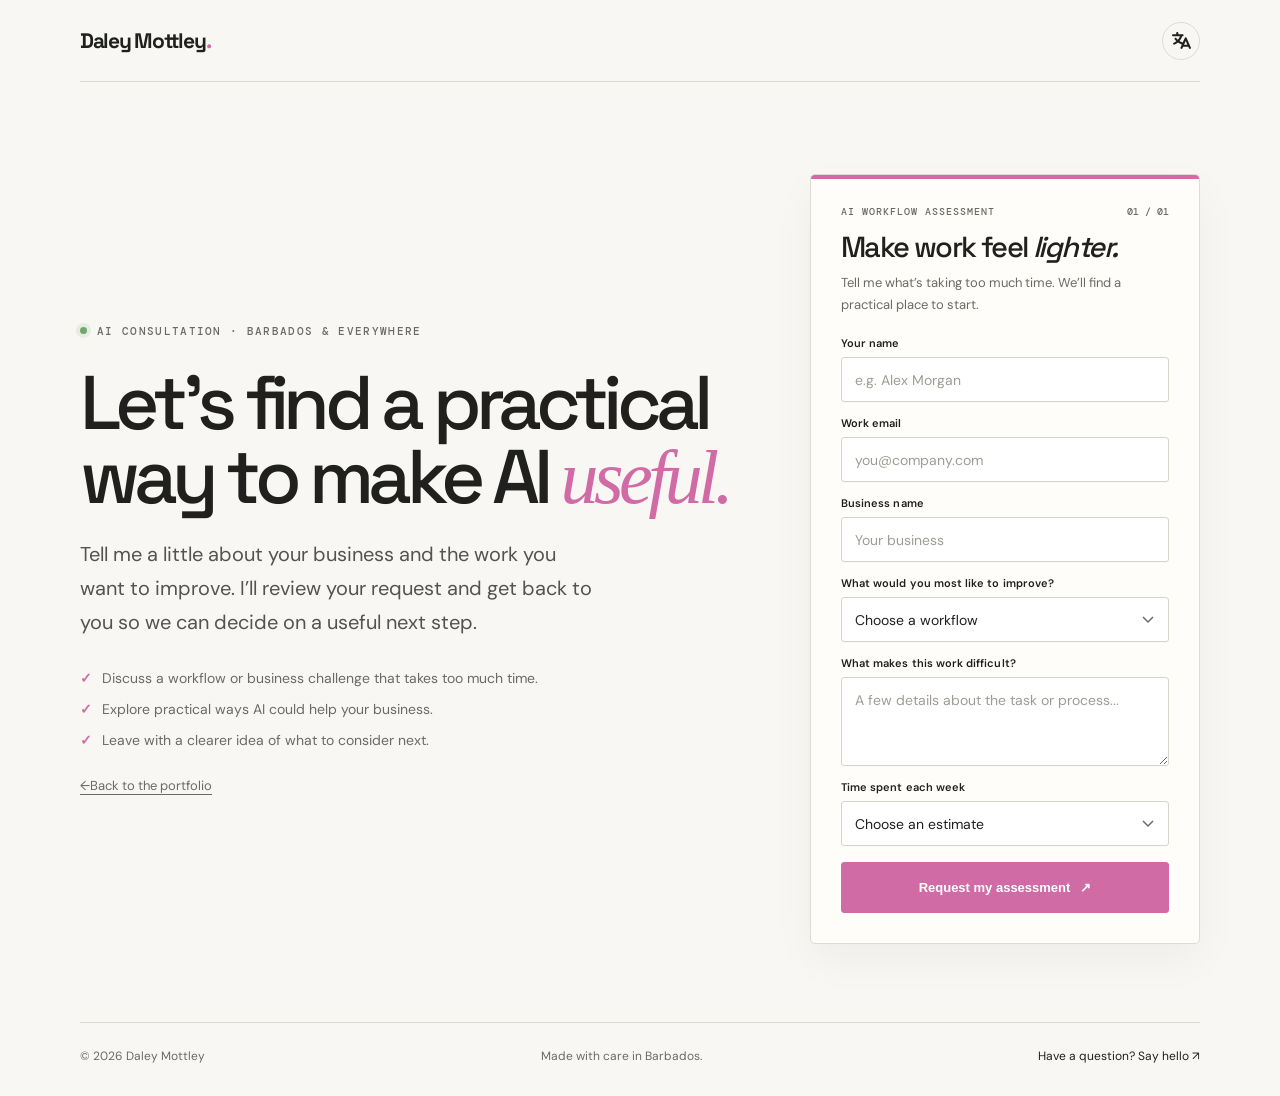
==== bookings.html @ dda2b4f1 "Translate booking page content with language selector" ====
<!doctype html>
<html lang="en">
<head>
  <meta charset="utf-8">
  <meta name="viewport" content="width=device-width, initial-scale=1">
  <link rel="canonical" href="https://daleymottley.com/bookings">
  <meta name="theme-color" content="#f8f7f4">
  <link rel="icon" href="https://res.cloudinary.com/dzpafdvkm/image/upload/f_auto/v1719909061/Portfolio/profile-pic.png">
  <link rel="apple-touch-icon" href="https://res.cloudinary.com/dzpafdvkm/image/upload/f_auto/v1719909061/Portfolio/profile-pic.png">
  <title>Book a Consultation with Daley Mottley | Practical AI</title>
  <meta name="description" content="Request an AI consultation with Daley Mottley. Share the workflow or business challenge you want to improve and explore practical ways to apply AI.">
  <meta name="author" content="Daley Mottley">
  <meta property="og:type" content="website">
  <meta property="og:url" content="https://daleymottley.com/bookings">
  <meta property="og:title" content="Book a Consultation with Daley Mottley">
  <meta property="og:description" content="Share the workflow or business challenge you want to improve and explore practical ways to apply AI.">
  <meta property="og:image" content="https://res.cloudinary.com/dzpafdvkm/image/upload/f_auto/v1719909061/Portfolio/profile-pic.png">
  <meta name="twitter:card" content="summary">
  <meta name="twitter:title" content="Book a Consultation with Daley Mottley">
  <meta name="twitter:description" content="Share the workflow or business challenge you want to improve and explore practical ways to apply AI.">
  <meta name="twitter:image" content="https://res.cloudinary.com/dzpafdvkm/image/upload/f_auto/v1719909061/Portfolio/profile-pic.png">
  <script src="/js/analytics.js" defer></script>
  <link rel="preconnect" href="https://fonts.googleapis.com">
  <link rel="preconnect" href="https://fonts.gstatic.com" crossorigin>
  <link href="https://fonts.googleapis.com/css2?family=DM+Mono:wght@400;500&family=DM+Sans:wght@400;500;600;700&family=Space+Grotesk:wght@400;500;600;700&display=swap" rel="stylesheet">
  <style>
    :root{--paper:#f8f7f4;--ink:#20201f;--muted:#6c6a66;--line:#dedbd5;--accent:#d16ba5;--lime:#d8f36a;--serif:Georgia,'Times New Roman',serif;--sans:'DM Sans',sans-serif;--display:'Space Grotesk',sans-serif}
    *{box-sizing:border-box}html{scroll-behavior:smooth}body{margin:0;background:var(--paper);color:var(--ink);font-family:var(--sans);-webkit-font-smoothing:antialiased}
    a{color:inherit;text-decoration:none}a:focus-visible,button:focus-visible{outline:3px solid var(--accent);outline-offset:4px}
    .wrap{width:min(1120px,calc(100% - 48px));margin:auto}.topbar{height:82px;display:flex;align-items:center;justify-content:space-between;border-bottom:1px solid var(--line)}
    .wordmark{font-family:var(--display);font-weight:700;letter-spacing:-.06em;font-size:21px}.wordmark span{color:var(--accent)}.nav{display:flex;align-items:center;gap:28px;font-size:13px;color:var(--muted)}.nav a:hover,.socials a:hover{color:var(--accent)}
    .lang{position:relative;display:flex;align-items:center;font:500 12px 'DM Mono',monospace}.lang-toggle{display:inline-flex;align-items:center;justify-content:center;width:38px;height:38px;border:1px solid var(--line);border-radius:50%;background:transparent;color:var(--ink);cursor:pointer}.lang-toggle svg{display:block;width:21px;height:21px;fill:currentColor;flex:none}.lang-menu{position:absolute;right:0;top:calc(100% + 8px);z-index:20;min-width:176px;padding:6px;background:var(--paper,#fff);border:1px solid var(--line);border-radius:8px;box-shadow:0 12px 30px #00000012}.lang-menu[hidden]{display:none}.lang-menu button{display:flex;align-items:center;gap:10px;width:100%;border:0;border-radius:5px;background:transparent;padding:9px 10px;text-align:left;color:var(--ink);cursor:pointer;font:inherit;font-family:inherit}.lang-menu button:hover,.lang-menu button[aria-pressed=true]{background:var(--line);}
    .hero{min-height:660px;padding:92px 0 78px;display:grid;grid-template-columns:minmax(0,1fr) minmax(320px,390px);gap:clamp(32px,5vw,64px);align-items:center}.eyebrow{font:500 11px 'DM Mono',monospace;text-transform:uppercase;letter-spacing:.12em;color:var(--muted);display:flex;align-items:center;gap:10px}.dot{width:7px;height:7px;border-radius:50%;background:#72a66c;box-shadow:0 0 0 4px #72a66c20}
    .profile-social-row{display:flex;align-items:center;gap:24px;margin-top:30px}.profile-ring{flex:0 0 112px;width:112px;height:112px;margin:0;border-radius:50%;overflow:hidden}.profile-ring img{display:block;width:100%;height:100%;object-fit:cover;object-position:center;border:0;border-radius:50%}.profile-social-row .ticker{display:block;border:0;padding:0;min-width:0}.profile-social-row .ticker-label{display:block;margin-bottom:12px}.profile-social-row .socials{gap:10px 18px}.profile-social-row .socials a{white-space:nowrap}
    h1{font-family:var(--display);font-weight:600;letter-spacing:-.075em;line-height:.98;font-size:clamp(56px,8.5vw,108px);max-width:850px;margin:27px 0 26px}h1 em{font-family:var(--serif);font-weight:400;color:var(--accent);letter-spacing:-.07em}.intro{font-size:clamp(17px,2vw,20px);line-height:1.7;color:#55534f;max-width:550px;margin:0}
    .actions{display:flex;gap:12px;flex-wrap:wrap;margin-top:34px}.button{min-height:48px;padding:0 19px;display:inline-flex;align-items:center;justify-content:center;gap:18px;border:1px solid var(--ink);border-radius:3px;font-size:13px;font-weight:600;transition:transform .2s,background .2s}.button:hover{transform:translateY(-2px)}.button.primary{background:var(--ink);color:white}.button.primary:hover{background:#393735}.button.secondary{border-color:var(--line)}
    .assessment-card{align-self:center;justify-self:end;width:100%;max-width:390px;position:relative;overflow:hidden;border:1px solid var(--line);padding:clamp(22px,3vw,30px);background:#fffdf9;border-radius:5px;box-shadow:0 16px 44px #20201f0b}
    .assessment-card:before{content:"";position:absolute;top:0;left:0;right:0;height:4px;background:var(--accent)}
    .assessment-heading{display:flex;align-items:center;justify-content:space-between;gap:12px;margin-bottom:13px}.form-tag{font:500 10px 'DM Mono',monospace;text-transform:uppercase;letter-spacing:.1em;color:var(--muted)}.form-index{font:500 10px 'DM Mono',monospace;color:var(--muted)}
    .assessment-card h2{font:500 clamp(24px,2.4vw,29px)/1.08 var(--display);letter-spacing:-.055em;margin:0 0 10px;max-width:300px}.assessment-card .form-intro{font-size:13px;color:var(--muted);line-height:1.65;margin:0 0 21px;max-width:330px}
    .assessment-form{display:grid;gap:14px}.assessment-form label{font-size:11px;font-weight:600;letter-spacing:.005em;display:grid;gap:7px}.assessment-form input,.assessment-form select,.assessment-form textarea{display:block;width:100%;min-width:0;min-height:45px;border:1px solid #d8d4cc;background:#fff;border-radius:3px;padding:12px 13px;font:14px var(--sans);color:var(--ink);box-shadow:0 1px 1px #20201f05;transition:border-color .18s,box-shadow .18s,background .18s}.assessment-form select{appearance:none;padding-right:38px;background-image:url("data:image/svg+xml,%3Csvg xmlns='http://www.w3.org/2000/svg' width='12' height='8' viewBox='0 0 12 8'%3E%3Cpath d='m1 1 5 5 5-5' fill='none' stroke='%236c6a66' stroke-width='1.5'/%3E%3C/svg%3E");background-repeat:no-repeat;background-position:right 14px center}.assessment-form textarea{resize:vertical;min-height:86px;line-height:1.5}.assessment-form input:focus,.assessment-form select:focus,.assessment-form textarea:focus{outline:0;border-color:var(--accent);box-shadow:0 0 0 3px #d16ba51f;background:#fff}.assessment-form input::placeholder,.assessment-form textarea::placeholder{color:#a09c95}.assessment-form .button{width:100%;min-height:51px;margin-top:2px;cursor:pointer;justify-content:center;gap:10px;padding:0 16px}.assessment-form .button.primary{background:var(--accent);border-color:var(--accent);color:#fff}.assessment-form .button.primary:hover{background:#c45b96}.form-note{font-size:11px!important;line-height:1.55!important;color:var(--muted);margin:0!important;text-align:center}
    .ticker{border-top:1px solid var(--line);border-bottom:1px solid var(--line);padding:18px 0;display:flex;align-items:center;justify-content:space-between;gap:20px;flex-wrap:wrap}.ticker-label{font:500 10px 'DM Mono',monospace;letter-spacing:.12em;text-transform:uppercase;color:var(--muted)}.socials{display:flex;gap:clamp(16px,3vw,36px);flex-wrap:wrap}.socials a{font-size:13px;font-weight:600}.socials a span{font-size:11px;color:var(--accent);margin-left:4px}
    .latest-section{padding:64px 0 72px;border-top:1px solid var(--line)}.latest-article{max-width:760px;margin:0 auto;padding:0}.latest-article-label{font:500 10px 'DM Mono',monospace;text-transform:uppercase;letter-spacing:.1em;color:var(--muted);display:block;margin-bottom:10px}.latest-article h3{font:500 clamp(20px,2.5vw,25px)/1.25 var(--display);letter-spacing:-.035em;margin:0 0 10px}.latest-article p{font-size:14px;line-height:1.7;margin:0 0 18px;color:var(--muted)}.latest-article[hidden]{display:none}.text-link{font-size:13px;font-weight:700;border-bottom:1px solid var(--accent);padding-bottom:5px;display:inline-block}.footer{border-top:1px solid var(--line);padding:25px 0 32px;display:flex;justify-content:space-between;gap:20px;align-items:center;color:var(--muted);font-size:12px}.footer a{color:var(--ink)}
    @media(max-width:900px) and (min-width:701px){.hero{grid-template-columns:minmax(0,1fr) minmax(300px,350px);gap:28px;padding:78px 0 68px}h1{font-size:clamp(55px,7vw,82px)}.assessment-card{padding:22px}}
    @media(max-width:700px){.wrap{width:calc(100% - 36px)}.topbar{height:70px}.nav{gap:13px}.nav .nav-about{display:none}.hero{min-height:auto;padding:58px 0 48px;grid-template-columns:minmax(0,1fr);gap:40px;align-items:start}.profile-social-row{gap:16px;margin-top:24px}.profile-ring{flex-basis:88px;width:88px;height:88px}.profile-social-row .ticker-label{font-size:9px;margin-bottom:9px}.profile-social-row .socials{gap:9px 13px}.profile-social-row .socials a{font-size:12px}h1{font-size:clamp(55px,13vw,82px);margin-top:28px}.assessment-card{max-width:none;width:100%;justify-self:stretch;padding:24px 20px}.assessment-card h2{font-size:28px}.assessment-form{gap:15px}.assessment-form input,.assessment-form select,.assessment-form textarea{font-size:16px;min-height:48px}.assessment-form textarea{min-height:100px}.assessment-form .button{min-height:54px}.ticker{align-items:flex-start;flex-direction:column;gap:16px}.socials{gap:17px}.latest-section{padding:48px 0 56px}.footer{align-items:flex-start;flex-direction:column;gap:10px}}
    @media(prefers-reduced-motion:reduce){html{scroll-behavior:auto}*,*::before,*::after{transition:none!important}}
  
    .booking-intro h1{font:500 clamp(42px,6vw,76px)/.98 var(--display);letter-spacing:-.075em;margin:28px 0 22px;max-width:650px}
    .booking-intro h1 em{font-family:var(--serif);font-weight:400;letter-spacing:-.06em;color:var(--accent)}
    .booking-intro .intro{max-width:520px}
    .booking-points{display:grid;gap:13px;margin:30px 0 0;padding:0;list-style:none;color:var(--muted);font-size:14px}
    .booking-points li{display:flex;gap:10px;align-items:flex-start}
    .booking-points li:before{content:"✓";font-weight:700;color:var(--accent)}
    .booking-back{display:inline-flex;margin-top:28px;font-size:13px;color:var(--muted);text-decoration:underline;text-underline-offset:4px}
    .booking-back:hover{color:var(--accent)}
    @media(max-width:760px){.hero{min-height:0;padding-top:48px;padding-bottom:54px;grid-template-columns:1fr;gap:38px}.assessment-card{justify-self:stretch;max-width:none}.booking-intro h1{font-size:clamp(42px,12vw,64px)}}
  </style>
</head>
<body data-page="bookings">
<header class="wrap topbar">
    <a class="wordmark" href="/" aria-label="Daley Mottley home">Daley Mottley<span>.</span></a>
    <nav class="nav" aria-label="Main navigation">
      <div class="lang" aria-label="Language">
        <button class="lang-toggle" id="lang-toggle" type="button" aria-label="Choose language" aria-expanded="false" aria-controls="lang-menu">
          <!-- Font Awesome Free v7.3.1 Language icon -->
          <svg aria-hidden="true" focusable="false" xmlns="http://www.w3.org/2000/svg" viewBox="0 0 640 640"><path d="M192 64C209.7 64 224 78.3 224 96L224 128L352 128C369.7 128 384 142.3 384 160C384 177.7 369.7 192 352 192L342.4 192L334 215.1C317.6 260.3 292.9 301.6 261.8 337.1C276 345.9 290.8 353.7 306.2 360.6L356.6 383L418.8 243C423.9 231.4 435.4 224 448 224C460.6 224 472.1 231.4 477.2 243L605.2 531C612.4 547.2 605.1 566.1 589 573.2C572.9 580.3 553.9 573.1 546.8 557L526.8 512L369.3 512L349.3 557C342.1 573.2 323.2 580.4 307.1 573.2C291 566 283.7 547.1 290.9 531L330.7 441.5L280.3 419.1C257.3 408.9 235.3 396.7 214.5 382.7C193.2 399.9 169.9 414.9 145 427.4L110.3 444.6C94.5 452.5 75.3 446.1 67.4 430.3C59.5 414.5 65.9 395.3 81.7 387.4L116.2 370.1C132.5 361.9 148 352.4 162.6 341.8C148.8 329.1 135.8 315.4 123.7 300.9L113.6 288.7C102.3 275.1 104.1 254.9 117.7 243.6C131.3 232.3 151.5 234.1 162.8 247.7L173 259.9C184.5 273.8 197.1 286.7 210.4 298.6C237.9 268.2 259.6 232.5 273.9 193.2L274.4 192L64.1 192C46.3 192 32 177.7 32 160C32 142.3 46.3 128 64 128L160 128L160 96C160 78.3 174.3 64 192 64zM448 334.8L397.7 448L498.3 448L448 334.8z"/></svg>
        </button>
        <div class="lang-menu" id="lang-menu" role="menu" aria-label="Select language" hidden>
          <button type="button" data-lang="en" role="menuitem" aria-pressed="true">🇬🇧 English</button><button type="button" data-lang="es" role="menuitem" aria-pressed="false">🇪🇸 Español</button><button type="button" data-lang="fr" role="menuitem" aria-pressed="false">🇫🇷 Français</button><button type="button" data-lang="de" role="menuitem" aria-pressed="false">🇩🇪 Deutsch</button><button type="button" data-lang="zh" role="menuitem" aria-pressed="false">🇨🇳 中文</button><button type="button" data-lang="ja" role="menuitem" aria-pressed="false">🇯🇵 日本語</button><button type="button" data-lang="pt" role="menuitem" aria-pressed="false">🇵🇹 Português</button><button type="button" data-lang="fa" role="menuitem" aria-pressed="false">🇮🇷 فارسی</button>
        </div>
      </div>
    </nav>
  </header>
  <main>
    <section class="wrap hero" aria-labelledby="booking-title">
      <div class="booking-intro">
        <div class="eyebrow"><span class="dot" aria-hidden="true"></span><span data-i18n="bookingEyebrow">AI consultation · Barbados & everywhere</span></div>
        <h1 id="booking-title" data-i18n-html="bookingHeadline">Let’s find a practical way to make AI <em>useful.</em></h1>
        <p class="intro" data-i18n="bookingIntro">Tell me a little about your business and the work you want to improve. I’ll review your request and get back to you so we can decide on a useful next step.</p>
        <ul class="booking-points">
          <li data-i18n="bookingPoint1">Discuss a workflow or business challenge that takes too much time.</li>
          <li data-i18n="bookingPoint2">Explore practical ways AI could help your business.</li>
          <li data-i18n="bookingPoint3">Leave with a clearer idea of what to consider next.</li>
        </ul>
        <a class="booking-back" href="/">← <span data-i18n="bookingBack">Back to the portfolio</span></a>
      </div>
      <aside class="assessment-card" aria-labelledby="assessment-title">
        <div class="assessment-heading"><span class="form-tag" data-i18n="formTag">AI Consultation Request</span><span class="form-index" data-i18n="formIndex">01 / 01</span></div>
        <h2 id="assessment-title" data-i18n-html="formTitle">Let’s make AI useful for your business.</h2>
        <p class="form-intro" data-i18n="formIntro">Share a little about your business and what you would like to improve. I’ll review your request and get back to you about the next step.</p>
        <form class="assessment-form" id="assessment-form" data-booking-form="true">
          <label for="assessment-name"><span data-i18n="nameLabel">Your name</span><input id="assessment-name" name="name" autocomplete="name" data-i18n-placeholder="namePlaceholder" placeholder="e.g. Alex Morgan" required></label>
          <label for="assessment-email"><span data-i18n="emailLabel">Work email</span><input id="assessment-email" type="email" name="email" autocomplete="email" data-i18n-placeholder="emailPlaceholder" placeholder="you@company.com" required></label>
          <label for="assessment-business"><span data-i18n="businessLabel">Business name</span><input id="assessment-business" name="business" autocomplete="organization" data-i18n-placeholder="businessPlaceholder" placeholder="Your business" required></label>
          <label for="assessment-workflow"><span data-i18n="workflowLabel">What would you most like to improve?</span><select id="assessment-workflow" name="workflow" required><option value="" data-i18n="chooseWorkflow">Choose a workflow</option><option data-i18n="leadSales">Lead follow-up and sales</option><option data-i18n="customerService">Customer service and enquiries</option><option data-i18n="adminData">Admin and data entry</option><option data-i18n="marketingContent">Marketing and content</option><option data-i18n="clientOnboarding">Client onboarding and delivery</option><option data-i18n="reportingResearch">Reporting and research</option><option data-i18n="notSure">Not sure yet</option></select></label>
          <label for="assessment-challenge"><span data-i18n="challengeLabel">What makes this work difficult?</span><textarea id="assessment-challenge" name="challenge" rows="3" data-i18n-placeholder="challengePlaceholder" placeholder="A few details about the task or process..." required></textarea></label>
          <label for="assessment-time"><span data-i18n="timeLabel">Time spent each week</span><select id="assessment-time" name="time" required><option value="" data-i18n="chooseEstimate">Choose an estimate</option><option data-i18n="under2">Under 2 hours</option><option data-i18n="hours2to5">2–5 hours</option><option data-i18n="hours6to10">6–10 hours</option><option data-i18n="over10">More than 10 hours</option><option data-i18n="notSure">Not sure</option></select></label>
          <button class="button primary" type="submit"><span data-i18n="submitAssessment">Request my assessment</span> <span aria-hidden="true">↗</span></button>
          <p class="form-note" id="assessment-status" aria-live="polite" hidden></p>

        </form>
      </aside>
    </section>
  </main>
  <footer class="wrap footer">
    <span>© <span id="year"></span> Daley Mottley</span>
    <span>Made with care in Barbados.</span>
    <a href="mailto:daley.mottley@hotmail.com">Have a question? Say hello ↗</a>
  </footer>
  <script src="/js/site.js" defer></script>
</body>
</html>
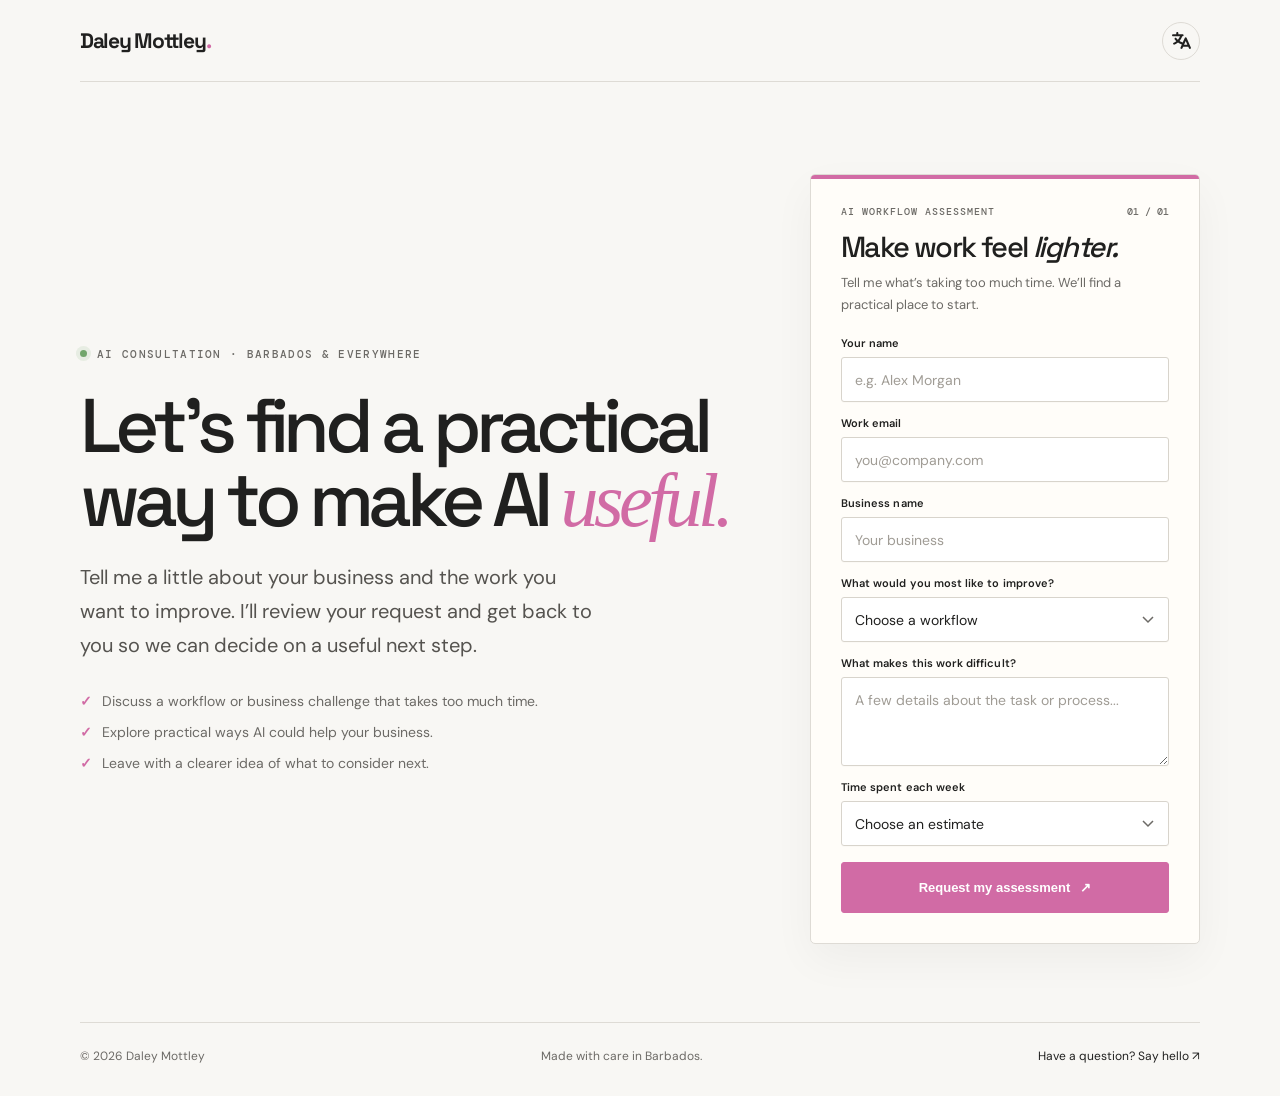
==== commit fcb6d6ab: "Remove back to portfolio link from bookings page" ====
--- a/bookings.html
+++ b/bookings.html
@@ -51,8 +51,6 @@
     .booking-points{display:grid;gap:13px;margin:30px 0 0;padding:0;list-style:none;color:var(--muted);font-size:14px}
     .booking-points li{display:flex;gap:10px;align-items:flex-start}
     .booking-points li:before{content:"✓";font-weight:700;color:var(--accent)}
-    .booking-back{display:inline-flex;margin-top:28px;font-size:13px;color:var(--muted);text-decoration:underline;text-underline-offset:4px}
-    .booking-back:hover{color:var(--accent)}
     @media(max-width:760px){.hero{min-height:0;padding-top:48px;padding-bottom:54px;grid-template-columns:1fr;gap:38px}.assessment-card{justify-self:stretch;max-width:none}.booking-intro h1{font-size:clamp(42px,12vw,64px)}}
   </style>
 </head>
@@ -82,7 +80,6 @@
           <li data-i18n="bookingPoint2">Explore practical ways AI could help your business.</li>
           <li data-i18n="bookingPoint3">Leave with a clearer idea of what to consider next.</li>
         </ul>
-        <a class="booking-back" href="/">← <span data-i18n="bookingBack">Back to the portfolio</span></a>
       </div>
       <aside class="assessment-card" aria-labelledby="assessment-title">
         <div class="assessment-heading"><span class="form-tag" data-i18n="formTag">AI Consultation Request</span><span class="form-index" data-i18n="formIndex">01 / 01</span></div>
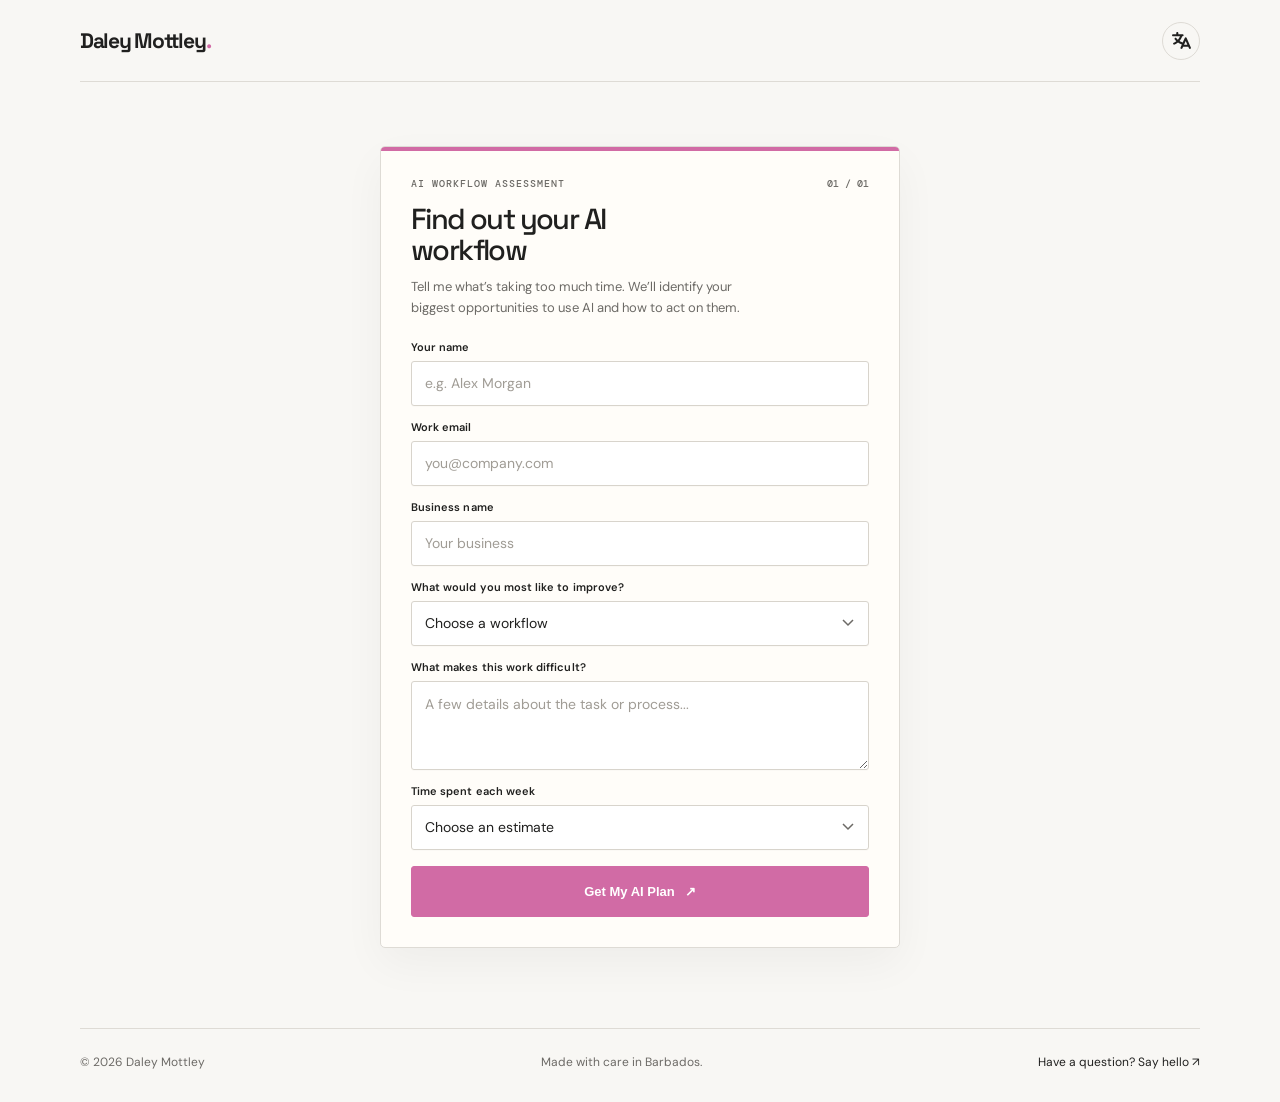
==== commit 3d42f69e: "Remove intro section above booking form" ====
--- a/bookings.html
+++ b/bookings.html
@@ -43,6 +43,7 @@
     .latest-section{padding:64px 0 72px;border-top:1px solid var(--line)}.latest-article{max-width:760px;margin:0 auto;padding:0}.latest-article-label{font:500 10px 'DM Mono',monospace;text-transform:uppercase;letter-spacing:.1em;color:var(--muted);display:block;margin-bottom:10px}.latest-article h3{font:500 clamp(20px,2.5vw,25px)/1.25 var(--display);letter-spacing:-.035em;margin:0 0 10px}.latest-article p{font-size:14px;line-height:1.7;margin:0 0 18px;color:var(--muted)}.latest-article[hidden]{display:none}.text-link{font-size:13px;font-weight:700;border-bottom:1px solid var(--accent);padding-bottom:5px;display:inline-block}.footer{border-top:1px solid var(--line);padding:25px 0 32px;display:flex;justify-content:space-between;gap:20px;align-items:center;color:var(--muted);font-size:12px}.footer a{color:var(--ink)}
     @media(max-width:900px) and (min-width:701px){.hero{grid-template-columns:minmax(0,1fr) minmax(300px,350px);gap:28px;padding:78px 0 68px}h1{font-size:clamp(55px,7vw,82px)}.assessment-card{padding:22px}}
     @media(max-width:700px){.wrap{width:calc(100% - 36px)}.topbar{height:70px}.nav{gap:13px}.nav .nav-about{display:none}.hero{min-height:auto;padding:58px 0 48px;grid-template-columns:minmax(0,1fr);gap:40px;align-items:start}.profile-social-row{gap:16px;margin-top:24px}.profile-ring{flex-basis:88px;width:88px;height:88px}.profile-social-row .ticker-label{font-size:9px;margin-bottom:9px}.profile-social-row .socials{gap:9px 13px}.profile-social-row .socials a{font-size:12px}h1{font-size:clamp(55px,13vw,82px);margin-top:28px}.assessment-card{max-width:none;width:100%;justify-self:stretch;padding:24px 20px}.assessment-card h2{font-size:28px}.assessment-form{gap:15px}.assessment-form input,.assessment-form select,.assessment-form textarea{font-size:16px;min-height:48px}.assessment-form textarea{min-height:100px}.assessment-form .button{min-height:54px}.ticker{align-items:flex-start;flex-direction:column;gap:16px}.socials{gap:17px}.latest-section{padding:48px 0 56px}.footer{align-items:flex-start;flex-direction:column;gap:10px}}
+    .booking-form-only{display:flex;justify-content:center;min-height:0;padding:64px 0 80px}.booking-form-only .assessment-card{justify-self:auto;max-width:520px;width:100%}
     @media(prefers-reduced-motion:reduce){html{scroll-behavior:auto}*,*::before,*::after{transition:none!important}}
   
     .booking-intro h1{font:500 clamp(42px,6vw,76px)/.98 var(--display);letter-spacing:-.075em;margin:28px 0 22px;max-width:650px}
@@ -70,17 +71,7 @@
     </nav>
   </header>
   <main>
-    <section class="wrap hero" aria-labelledby="booking-title">
-      <div class="booking-intro">
-        <div class="eyebrow"><span class="dot" aria-hidden="true"></span><span data-i18n="bookingEyebrow">AI consultation · Barbados & everywhere</span></div>
-        <h1 id="booking-title" data-i18n-html="bookingHeadline">Let’s find a practical way to make AI <em>useful.</em></h1>
-        <p class="intro" data-i18n="bookingIntro">Tell me a little about your business and the work you want to improve. I’ll review your request and get back to you so we can decide on a useful next step.</p>
-        <ul class="booking-points">
-          <li data-i18n="bookingPoint1">Discuss a workflow or business challenge that takes too much time.</li>
-          <li data-i18n="bookingPoint2">Explore practical ways AI could help your business.</li>
-          <li data-i18n="bookingPoint3">Leave with a clearer idea of what to consider next.</li>
-        </ul>
-      </div>
+    <section class="wrap hero booking-form-only" aria-label="AI consultation request">
       <aside class="assessment-card" aria-labelledby="assessment-title">
         <div class="assessment-heading"><span class="form-tag" data-i18n="formTag">AI Consultation Request</span><span class="form-index" data-i18n="formIndex">01 / 01</span></div>
         <h2 id="assessment-title" data-i18n-html="formTitle">Let’s make AI useful for your business.</h2>
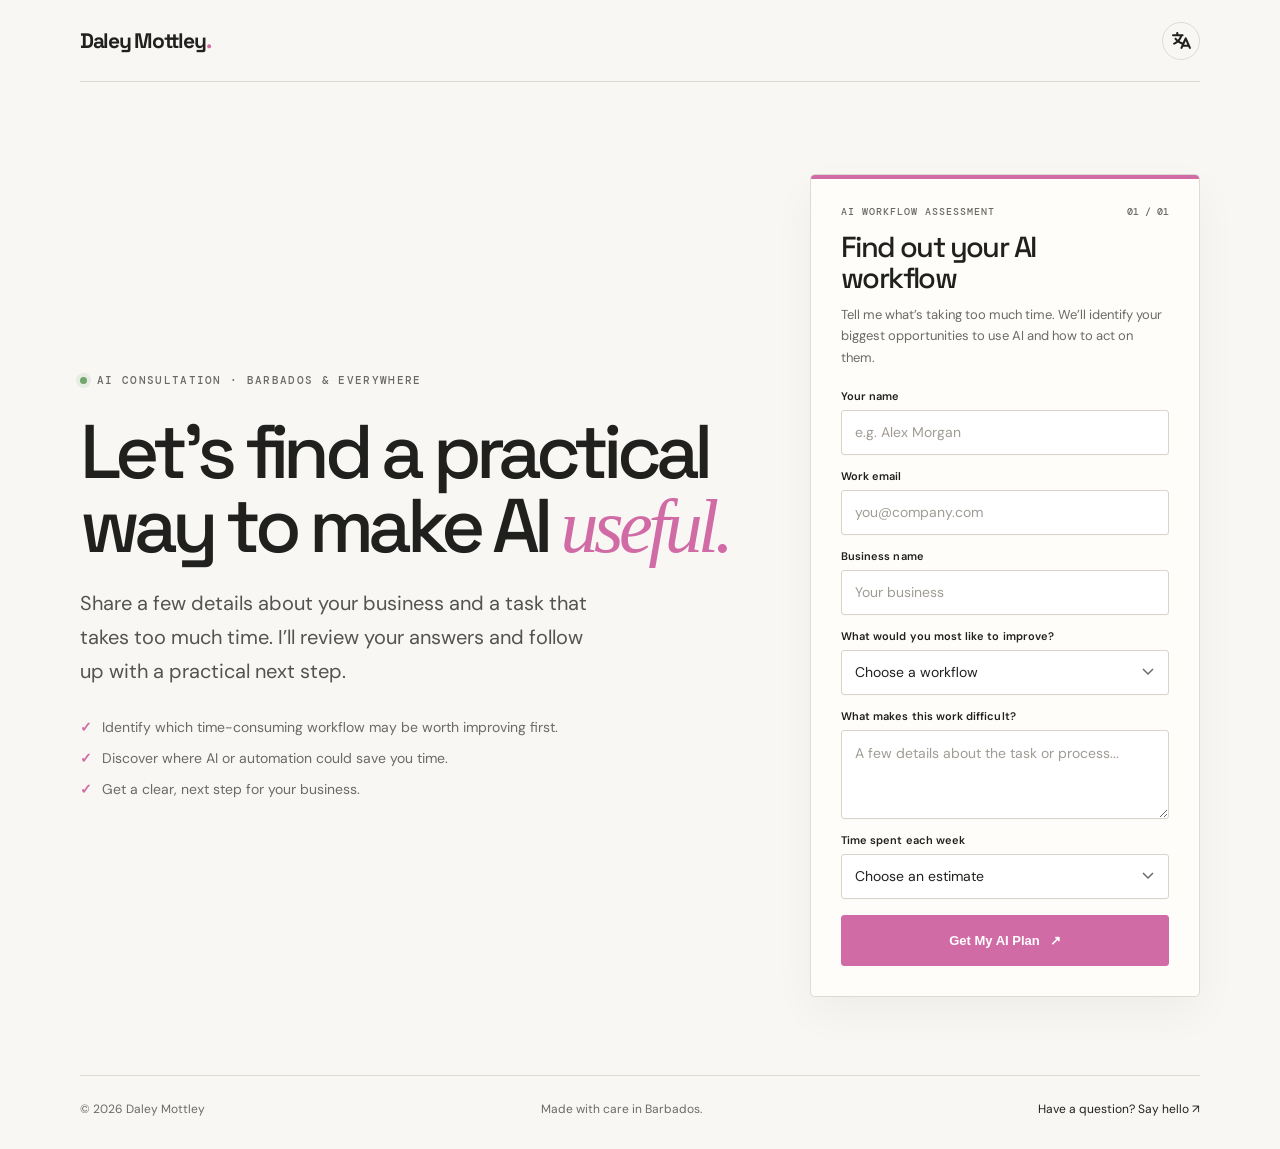
==== commit 908f1b63: "Resolve PR #124 booking page conflict while preserving latest booking page" ====
--- a/bookings.html
+++ b/bookings.html
@@ -43,7 +43,6 @@
     .latest-section{padding:64px 0 72px;border-top:1px solid var(--line)}.latest-article{max-width:760px;margin:0 auto;padding:0}.latest-article-label{font:500 10px 'DM Mono',monospace;text-transform:uppercase;letter-spacing:.1em;color:var(--muted);display:block;margin-bottom:10px}.latest-article h3{font:500 clamp(20px,2.5vw,25px)/1.25 var(--display);letter-spacing:-.035em;margin:0 0 10px}.latest-article p{font-size:14px;line-height:1.7;margin:0 0 18px;color:var(--muted)}.latest-article[hidden]{display:none}.text-link{font-size:13px;font-weight:700;border-bottom:1px solid var(--accent);padding-bottom:5px;display:inline-block}.footer{border-top:1px solid var(--line);padding:25px 0 32px;display:flex;justify-content:space-between;gap:20px;align-items:center;color:var(--muted);font-size:12px}.footer a{color:var(--ink)}
     @media(max-width:900px) and (min-width:701px){.hero{grid-template-columns:minmax(0,1fr) minmax(300px,350px);gap:28px;padding:78px 0 68px}h1{font-size:clamp(55px,7vw,82px)}.assessment-card{padding:22px}}
     @media(max-width:700px){.wrap{width:calc(100% - 36px)}.topbar{height:70px}.nav{gap:13px}.nav .nav-about{display:none}.hero{min-height:auto;padding:58px 0 48px;grid-template-columns:minmax(0,1fr);gap:40px;align-items:start}.profile-social-row{gap:16px;margin-top:24px}.profile-ring{flex-basis:88px;width:88px;height:88px}.profile-social-row .ticker-label{font-size:9px;margin-bottom:9px}.profile-social-row .socials{gap:9px 13px}.profile-social-row .socials a{font-size:12px}h1{font-size:clamp(55px,13vw,82px);margin-top:28px}.assessment-card{max-width:none;width:100%;justify-self:stretch;padding:24px 20px}.assessment-card h2{font-size:28px}.assessment-form{gap:15px}.assessment-form input,.assessment-form select,.assessment-form textarea{font-size:16px;min-height:48px}.assessment-form textarea{min-height:100px}.assessment-form .button{min-height:54px}.ticker{align-items:flex-start;flex-direction:column;gap:16px}.socials{gap:17px}.latest-section{padding:48px 0 56px}.footer{align-items:flex-start;flex-direction:column;gap:10px}}
-    .booking-form-only{display:flex;justify-content:center;min-height:0;padding:64px 0 80px}.booking-form-only .assessment-card{justify-self:auto;max-width:520px;width:100%}
     @media(prefers-reduced-motion:reduce){html{scroll-behavior:auto}*,*::before,*::after{transition:none!important}}
   
     .booking-intro h1{font:500 clamp(42px,6vw,76px)/.98 var(--display);letter-spacing:-.075em;margin:28px 0 22px;max-width:650px}
@@ -71,7 +70,17 @@
     </nav>
   </header>
   <main>
-    <section class="wrap hero booking-form-only" aria-label="AI consultation request">
+    <section class="wrap hero" aria-labelledby="booking-title">
+      <div class="booking-intro">
+        <div class="eyebrow"><span class="dot" aria-hidden="true"></span><span data-i18n="bookingEyebrow">AI consultation · Barbados & everywhere</span></div>
+        <h1 id="booking-title" data-i18n-html="bookingHeadline">Let’s find a practical way to make AI <em>useful.</em></h1>
+        <p class="intro" data-i18n="bookingIntro">Tell me a little about your business and the work you want to improve. I’ll review your request and get back to you so we can decide on a useful next step.</p>
+        <ul class="booking-points">
+          <li data-i18n="bookingPoint1">Discuss a workflow or business challenge that takes too much time.</li>
+          <li data-i18n="bookingPoint2">Explore practical ways AI could help your business.</li>
+          <li data-i18n="bookingPoint3">Leave with a clearer idea of what to consider next.</li>
+        </ul>
+      </div>
       <aside class="assessment-card" aria-labelledby="assessment-title">
         <div class="assessment-heading"><span class="form-tag" data-i18n="formTag">AI Consultation Request</span><span class="form-index" data-i18n="formIndex">01 / 01</span></div>
         <h2 id="assessment-title" data-i18n-html="formTitle">Let’s make AI useful for your business.</h2>
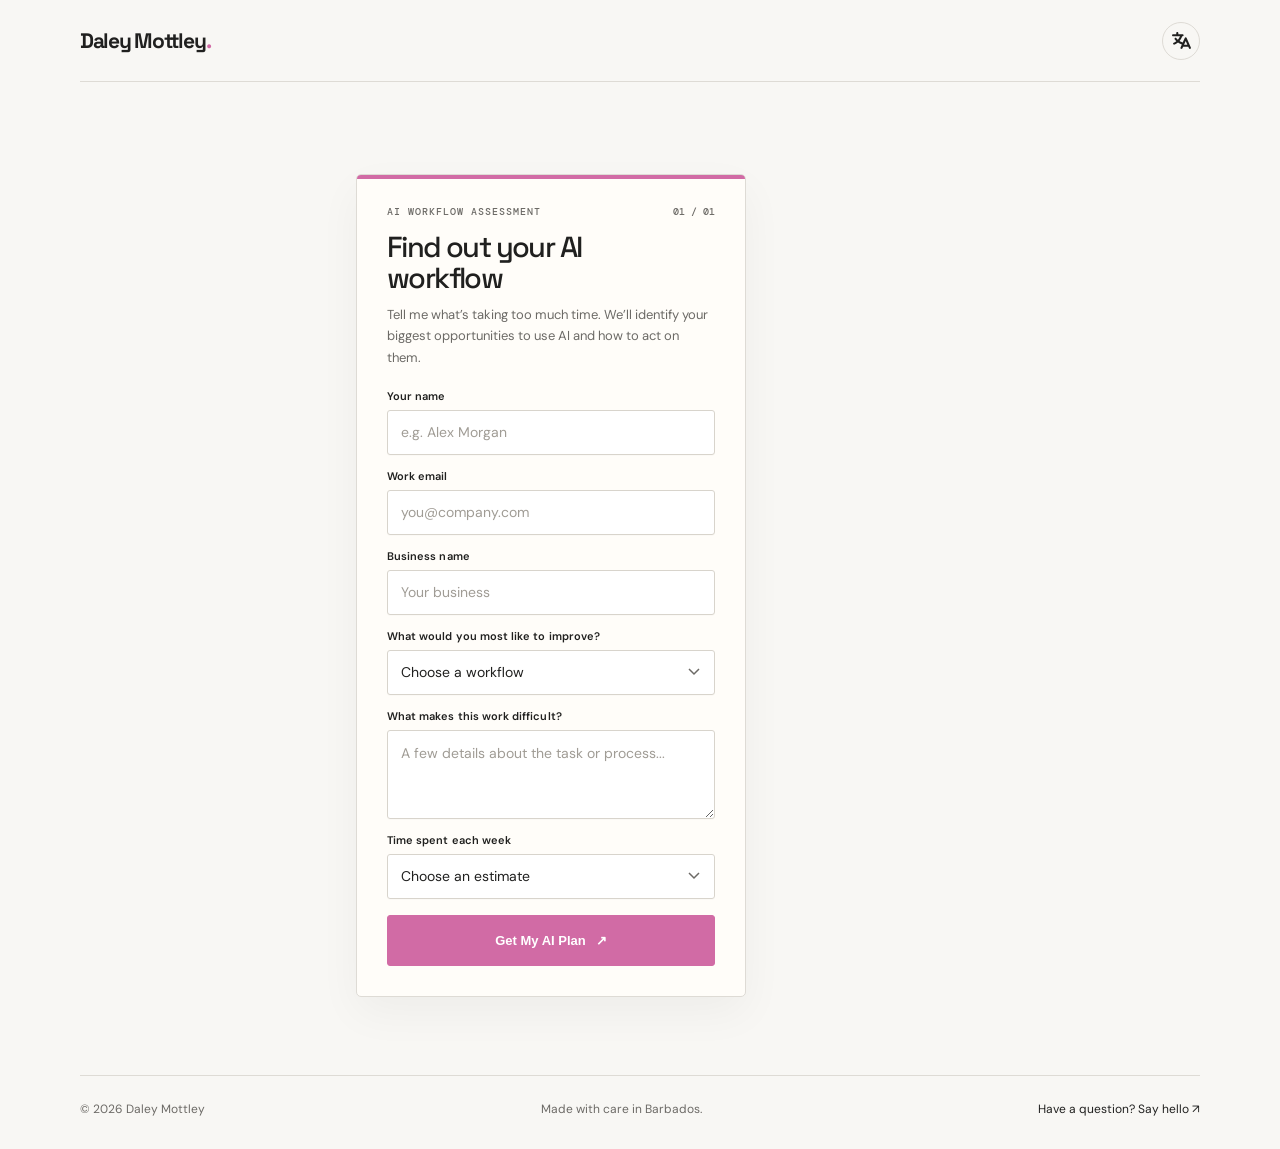
==== commit 99d269f9: "Remove intro copy from bookings page" ====
--- a/bookings.html
+++ b/bookings.html
@@ -45,13 +45,7 @@
     @media(max-width:700px){.wrap{width:calc(100% - 36px)}.topbar{height:70px}.nav{gap:13px}.nav .nav-about{display:none}.hero{min-height:auto;padding:58px 0 48px;grid-template-columns:minmax(0,1fr);gap:40px;align-items:start}.profile-social-row{gap:16px;margin-top:24px}.profile-ring{flex-basis:88px;width:88px;height:88px}.profile-social-row .ticker-label{font-size:9px;margin-bottom:9px}.profile-social-row .socials{gap:9px 13px}.profile-social-row .socials a{font-size:12px}h1{font-size:clamp(55px,13vw,82px);margin-top:28px}.assessment-card{max-width:none;width:100%;justify-self:stretch;padding:24px 20px}.assessment-card h2{font-size:28px}.assessment-form{gap:15px}.assessment-form input,.assessment-form select,.assessment-form textarea{font-size:16px;min-height:48px}.assessment-form textarea{min-height:100px}.assessment-form .button{min-height:54px}.ticker{align-items:flex-start;flex-direction:column;gap:16px}.socials{gap:17px}.latest-section{padding:48px 0 56px}.footer{align-items:flex-start;flex-direction:column;gap:10px}}
     @media(prefers-reduced-motion:reduce){html{scroll-behavior:auto}*,*::before,*::after{transition:none!important}}
   
-    .booking-intro h1{font:500 clamp(42px,6vw,76px)/.98 var(--display);letter-spacing:-.075em;margin:28px 0 22px;max-width:650px}
-    .booking-intro h1 em{font-family:var(--serif);font-weight:400;letter-spacing:-.06em;color:var(--accent)}
-    .booking-intro .intro{max-width:520px}
-    .booking-points{display:grid;gap:13px;margin:30px 0 0;padding:0;list-style:none;color:var(--muted);font-size:14px}
-    .booking-points li{display:flex;gap:10px;align-items:flex-start}
-    .booking-points li:before{content:"✓";font-weight:700;color:var(--accent)}
-    @media(max-width:760px){.hero{min-height:0;padding-top:48px;padding-bottom:54px;grid-template-columns:1fr;gap:38px}.assessment-card{justify-self:stretch;max-width:none}.booking-intro h1{font-size:clamp(42px,12vw,64px)}}
+    @media(max-width:760px){.hero{min-height:0;padding-top:48px;padding-bottom:54px;grid-template-columns:1fr;gap:38px}.assessment-card{justify-self:stretch;max-width:none}}
   </style>
 </head>
 <body data-page="bookings">
@@ -71,16 +65,6 @@
   </header>
   <main>
     <section class="wrap hero" aria-labelledby="booking-title">
-      <div class="booking-intro">
-        <div class="eyebrow"><span class="dot" aria-hidden="true"></span><span data-i18n="bookingEyebrow">AI consultation · Barbados & everywhere</span></div>
-        <h1 id="booking-title" data-i18n-html="bookingHeadline">Let’s find a practical way to make AI <em>useful.</em></h1>
-        <p class="intro" data-i18n="bookingIntro">Tell me a little about your business and the work you want to improve. I’ll review your request and get back to you so we can decide on a useful next step.</p>
-        <ul class="booking-points">
-          <li data-i18n="bookingPoint1">Discuss a workflow or business challenge that takes too much time.</li>
-          <li data-i18n="bookingPoint2">Explore practical ways AI could help your business.</li>
-          <li data-i18n="bookingPoint3">Leave with a clearer idea of what to consider next.</li>
-        </ul>
-      </div>
       <aside class="assessment-card" aria-labelledby="assessment-title">
         <div class="assessment-heading"><span class="form-tag" data-i18n="formTag">AI Consultation Request</span><span class="form-index" data-i18n="formIndex">01 / 01</span></div>
         <h2 id="assessment-title" data-i18n-html="formTitle">Let’s make AI useful for your business.</h2>
